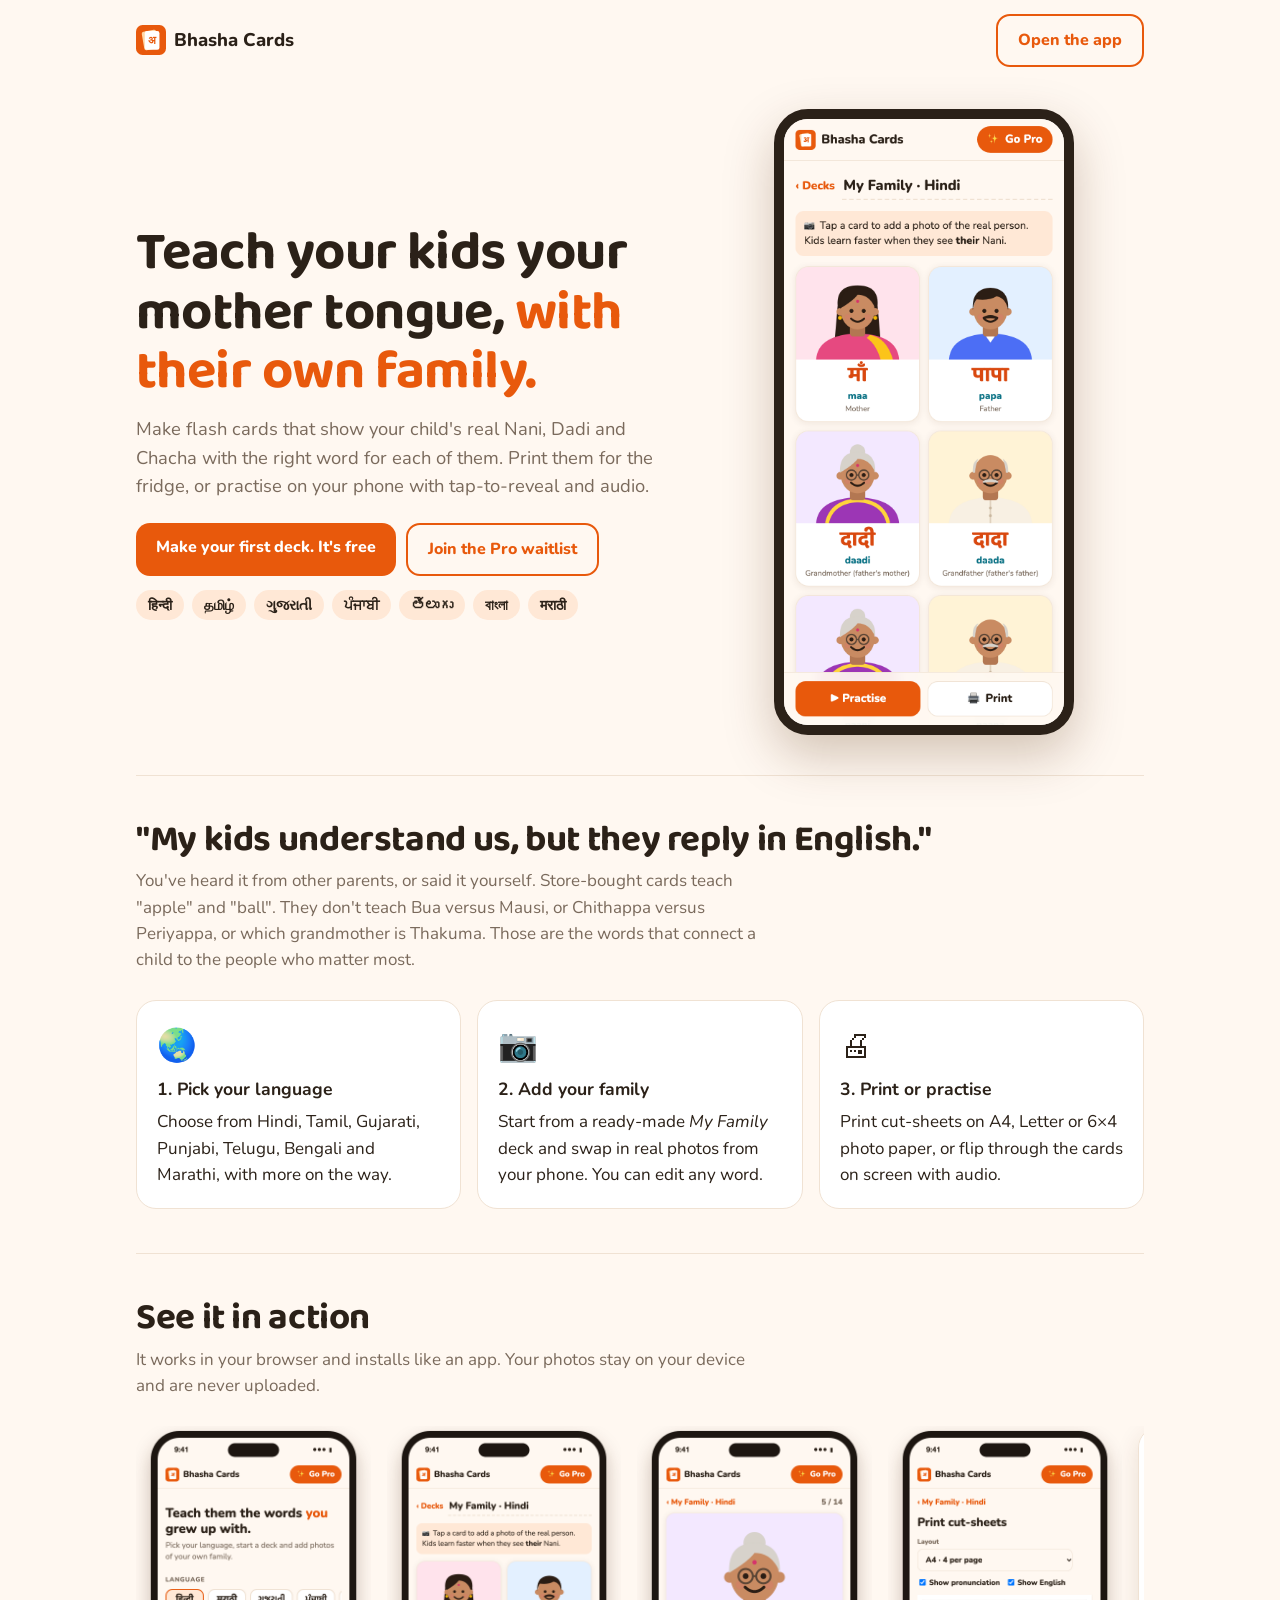
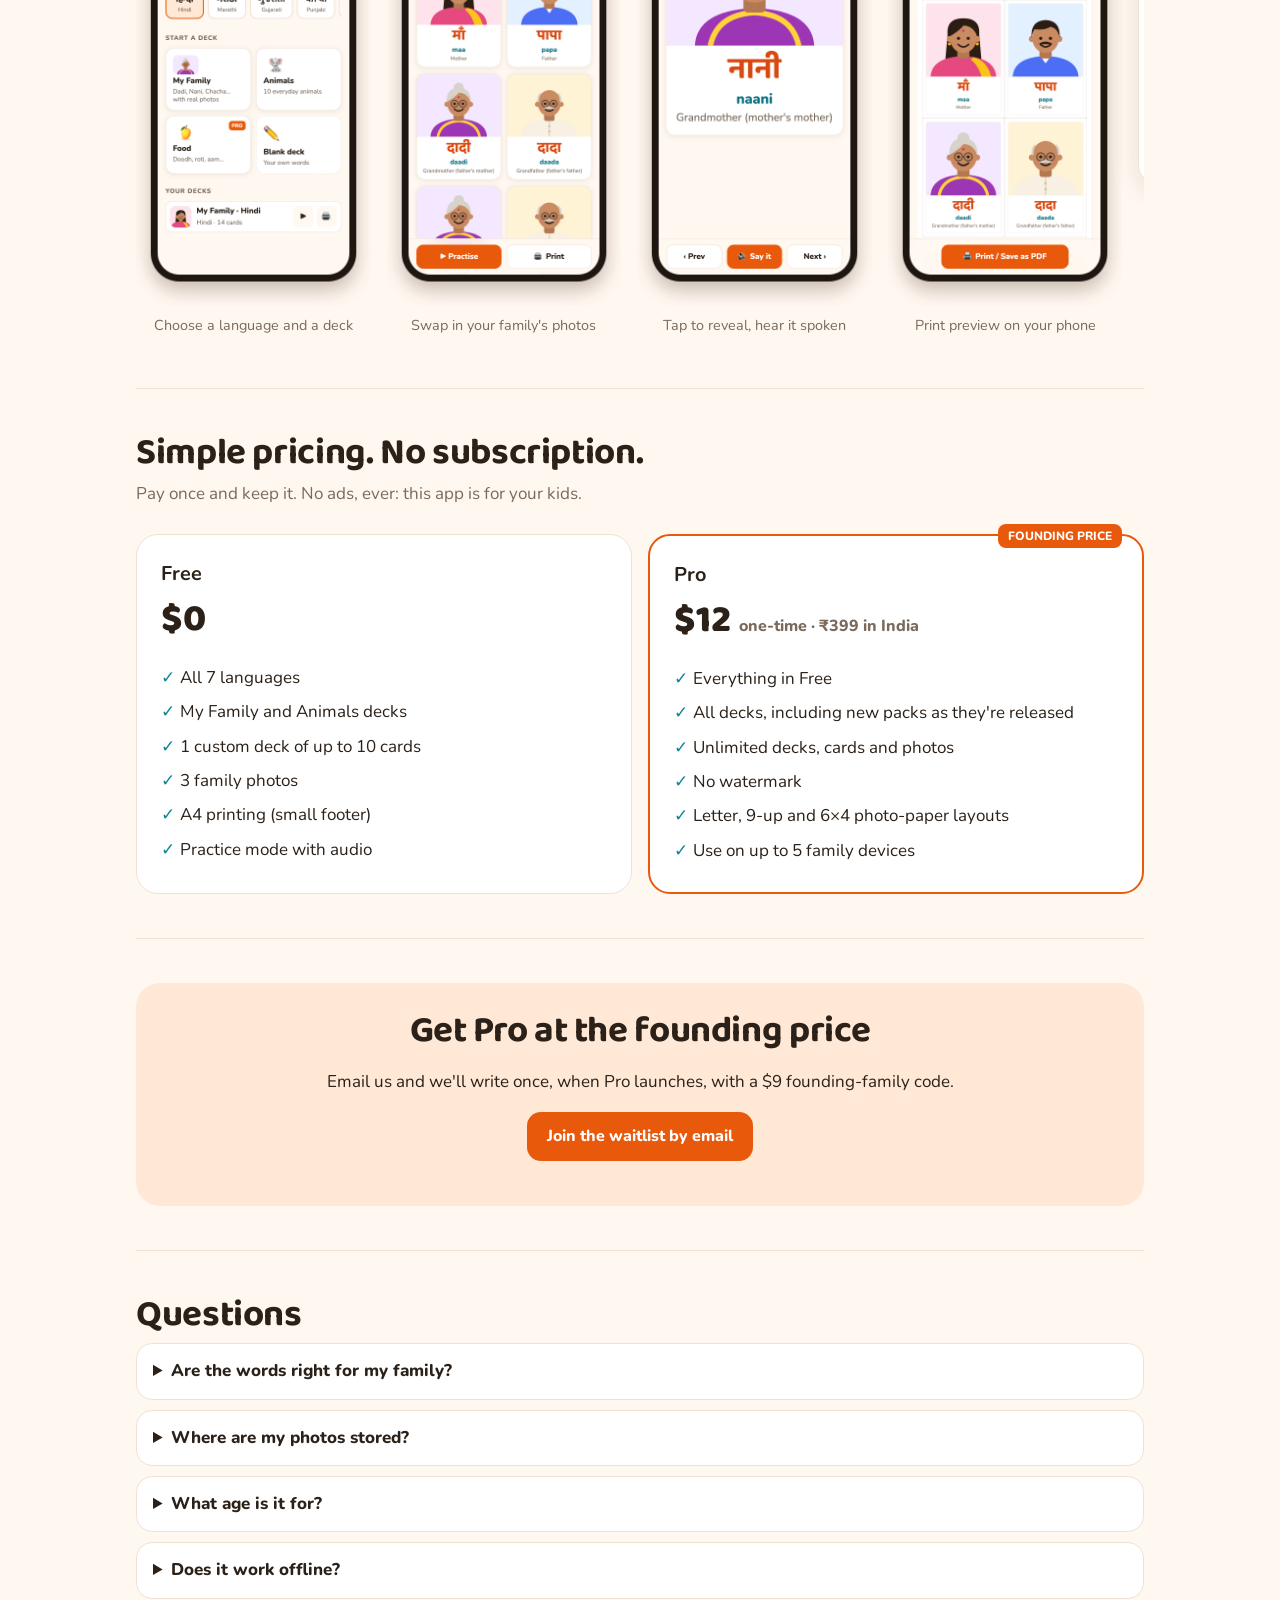
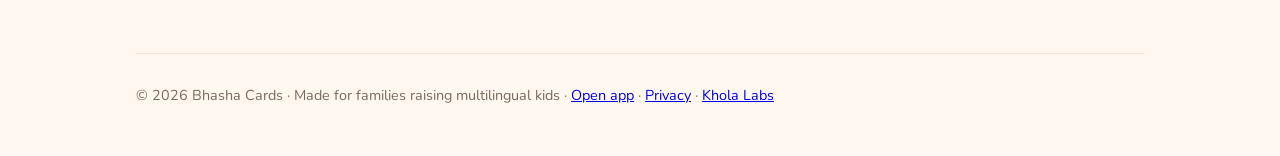
==== bhasha-cards/index.html @ bc4eb400 "Publish Bhasha Cards web app at /bhasha-cards/ Landing + offline PWA; Pro unlock stays off (demo key" ====
<!doctype html>
<html lang="en">
<head>
<meta charset="utf-8">
<meta name="viewport" content="width=device-width, initial-scale=1">
<title>Bhasha Cards</title>
<meta name="description" content="Printable flash cards in Hindi, Tamil, Gujarati, Punjabi, Telugu, Bengali and Marathi, made with photos of your own family. For parents raising kids abroad.">
<meta property="og:title" content="Bhasha Cards: teach your kids your mother tongue">
<meta property="og:description" content="Flash cards with your kids' real Nani, Dadi and Chacha. Print them or practise on your phone.">
<meta property="og:image" content="assets/screens/og.png">
<meta name="theme-color" content="#e8590c">
<link rel="icon" href="icons/icon.svg" type="image/svg+xml">
<link rel="manifest" href="manifest.webmanifest">
<link rel="preconnect" href="https://fonts.googleapis.com">
<link rel="preconnect" href="https://fonts.gstatic.com" crossorigin>
<link href="https://fonts.googleapis.com/css2?family=Baloo+2:wght@600;800&family=Nunito:wght@400;600;800&display=swap" rel="stylesheet">
<style>
:root{--bg:#fff8f1;--surface:#fff;--ink:#2b2118;--muted:#7a6a5c;--line:#f0e2d3;--brand:#e8590c;--soft:#ffe8d6;--accent:#0c8599}
@media (prefers-color-scheme: dark){:root:not([data-theme="light"]){--bg:#1c1712;--surface:#27201a;--ink:#f6ece2;--muted:#b9a897;--line:#3a2f26;--brand:#ff7a2e;--soft:#3d2615;--accent:#3bc9db}}
:root[data-theme="dark"]{--bg:#1c1712;--surface:#27201a;--ink:#f6ece2;--muted:#b9a897;--line:#3a2f26;--brand:#ff7a2e;--soft:#3d2615;--accent:#3bc9db}
*{box-sizing:border-box}html,body{margin:0}
body{background:var(--bg);color:var(--ink);font:17px/1.55 'Nunito',system-ui,sans-serif}
.wrap{max-width:1040px;margin:0 auto;padding:0 16px}
nav{display:flex;justify-content:space-between;align-items:center;padding:14px 0}
.brand{display:flex;gap:8px;align-items:center;font-weight:800;font-size:1.15rem;color:var(--ink);text-decoration:none}
.btn{display:inline-block;background:var(--brand);color:#fff;border-radius:14px;padding:12px 20px;font-weight:800;text-decoration:none;border:0;cursor:pointer;font-size:1rem}
.btn.ghost{background:transparent;color:var(--brand);border:2px solid var(--brand)}
h1,h2{font-family:'Baloo 2','Nunito',sans-serif;line-height:1.1;letter-spacing:-.01em}
.hero{display:grid;gap:28px;align-items:center;padding:28px 0 40px}
@media(min-width:820px){.hero{grid-template-columns:1.1fr .9fr}}
.hero h1{font-size:clamp(2.1rem,6vw,3.4rem);margin:0 0 12px}
.hero h1 em{font-style:normal;color:var(--brand)}
.hero p{font-size:1.15rem;color:var(--muted);margin:0 0 22px}
.cta{display:flex;gap:10px;flex-wrap:wrap}
.phone{justify-self:center;width:min(300px,80vw);border-radius:34px;border:10px solid #2b2118;overflow:hidden;box-shadow:0 20px 50px rgba(80,40,0,.25);background:#fff}
.phone img{display:block;width:100%}
.langs{display:flex;flex-wrap:wrap;gap:8px;margin:14px 0 0}
.langs span{background:var(--soft);border-radius:999px;padding:4px 12px;font-weight:700;font-size:.9rem}
section{padding:44px 0;border-top:1px solid var(--line)}
section h2{font-size:clamp(1.7rem,4vw,2.3rem);margin:0 0 8px}
.lead{color:var(--muted);max-width:640px;margin:0 0 26px}
.steps{display:grid;gap:16px}@media(min-width:720px){.steps{grid-template-columns:repeat(3,1fr)}}
.step{background:var(--surface);border:1px solid var(--line);border-radius:20px;padding:20px}
.step b{display:block;font-size:1.1rem;margin:6px 0}.step .n{font-size:2rem}
.shots{display:flex;gap:16px;overflow-x:auto;padding-bottom:8px;scroll-snap-type:x mandatory}
.shots figure{margin:0;flex:0 0 auto;scroll-snap-align:start}
.shots img{height:440px;max-height:70vh;border-radius:22px;border:1px solid var(--line);box-shadow:0 8px 24px rgba(80,40,0,.12);display:block}
.shots img.wide{height:360px}
.shots img.framed{height:480px;border:0;border-radius:0;box-shadow:none}
.shots figcaption{text-align:center;color:var(--muted);font-size:.9rem;margin-top:8px}
.prices{display:grid;gap:16px}@media(min-width:720px){.prices{grid-template-columns:1fr 1fr}}
.plan{background:var(--surface);border:1px solid var(--line);border-radius:22px;padding:24px}
.plan.pro{border:2px solid var(--brand);position:relative}
.plan .tag{position:absolute;top:-12px;right:20px;background:var(--brand);color:#fff;font-size:.75rem;font-weight:800;border-radius:8px;padding:3px 10px}
.plan h3{margin:0}.plan .amt{font-size:2.4rem;font-weight:800;font-family:'Baloo 2'}.plan .amt small{font-size:1rem;color:var(--muted);font-family:'Nunito'}
.plan ul{padding:0;list-style:none;margin:12px 0 0}.plan li{padding:4px 0}.plan li::before{content:"✓  ";color:var(--accent);font-weight:800}
.wait{background:var(--soft);border-radius:24px;padding:28px 20px;text-align:center}
.wait form{display:flex;gap:8px;max-width:460px;margin:16px auto 0;flex-wrap:wrap}
.wait input{flex:1 1 220px;border:1px solid var(--line);border-radius:14px;padding:12px 14px;font:inherit;background:var(--surface);color:var(--ink)}
.wait .ok{font-weight:800;color:var(--accent);min-height:1.5em;margin:10px 0 0}
details{background:var(--surface);border:1px solid var(--line);border-radius:16px;padding:14px 16px;margin:0 0 10px}
summary{font-weight:800;cursor:pointer}
footer{padding:30px 0 50px;color:var(--muted);font-size:.9rem;border-top:1px solid var(--line)}
</style>
</head>
<body>
<div class="wrap">
  <nav>
    <a class="brand" href="./"><img src="icons/icon.svg" width="30" height="30" alt=""> Bhasha Cards</a>
    <a class="btn ghost" href="app.html">Open the app</a>
  </nav>

  <header class="hero">
    <div>
      <h1>Teach your kids your mother tongue, <em>with their own family.</em></h1>
      <p>Make flash cards that show your child's real Nani, Dadi and Chacha with the right word for each of them. Print them for the fridge, or practise on your phone with tap-to-reveal and audio.</p>
      <div class="cta"><a class="btn" href="app.html">Make your first deck. It's free</a><a class="btn ghost" href="#waitlist">Join the Pro waitlist</a></div>
      <div class="langs"><span>हिन्दी</span><span>தமிழ்</span><span>ગુજરાતી</span><span>ਪੰਜਾਬੀ</span><span>తెలుగు</span><span>বাংলা</span><span>मराठी</span></div>
    </div>
    <div class="phone"><img src="assets/screens/deck.png" alt="A My Family deck in Hindi: illustrated cards for Maa, Papa, Dadi and Dada, ready for your own photos"></div>
  </header>

  <section>
    <h2>"My kids understand us, but they reply in English."</h2>
    <p class="lead">You've heard it from other parents, or said it yourself. Store-bought cards teach "apple" and "ball". They don't teach Bua versus Mausi, or Chithappa versus Periyappa, or which grandmother is Thakuma. Those are the words that connect a child to the people who matter most.</p>
    <div class="steps">
      <div class="step"><span class="n">🌏</span><b>1. Pick your language</b>Choose from Hindi, Tamil, Gujarati, Punjabi, Telugu, Bengali and Marathi, with more on the way.</div>
      <div class="step"><span class="n">📷</span><b>2. Add your family</b>Start from a ready-made <i>My Family</i> deck and swap in real photos from your phone. You can edit any word.</div>
      <div class="step"><span class="n">🖨</span><b>3. Print or practise</b>Print cut-sheets on A4, Letter or 6×4 photo paper, or flip through the cards on screen with audio.</div>
    </div>
  </section>

  <section>
    <h2>See it in action</h2>
    <p class="lead">It works in your browser and installs like an app. Your photos stay on your device and are never uploaded.</p>
    <div class="shots">
      <figure><img class="framed" src="assets/screens/home-phone.png" alt="Choose a language and a deck" loading="lazy"><figcaption>Choose a language and a deck</figcaption></figure>
      <figure><img class="framed" src="assets/screens/deck-phone.png" alt="Hindi My Family deck" loading="lazy"><figcaption>Swap in your family's photos</figcaption></figure>
      <figure><img class="framed" src="assets/screens/practice-phone.png" alt="Practice mode showing Naani" loading="lazy"><figcaption>Tap to reveal, hear it spoken</figcaption></figure>
      <figure><img class="framed" src="assets/screens/print-preview-phone.png" alt="Print preview" loading="lazy"><figcaption>Print preview on your phone</figcaption></figure>
      <figure><img class="wide" src="assets/screens/print.png" alt="Printable cut sheet" loading="lazy"><figcaption>Printable cut-sheets</figcaption></figure>
    </div>
  </section>

  <section id="pricing">
    <h2>Simple pricing. No subscription.</h2>
    <p class="lead">Pay once and keep it. No ads, ever: this app is for your kids.</p>
    <div class="prices">
      <div class="plan"><h3>Free</h3><div class="amt">$0</div>
        <ul><li>All 7 languages</li><li>My Family and Animals decks</li><li>1 custom deck of up to 10 cards</li><li>3 family photos</li><li>A4 printing (small footer)</li><li>Practice mode with audio</li></ul></div>
      <div class="plan pro"><span class="tag">FOUNDING PRICE</span><h3>Pro</h3><div class="amt">$12 <small>one-time · ₹399 in India</small></div>
        <ul><li>Everything in Free</li><li>All decks, including new packs as they're released</li><li>Unlimited decks, cards and photos</li><li>No watermark</li><li>Letter, 9-up and 6×4 photo-paper layouts</li><li>Use on up to 5 family devices</li></ul></div>
    </div>
  </section>

  <section id="waitlist">
    <div class="wait">
      <h2>Get Pro at the founding price</h2>
      <p>Email us and we'll write once, when Pro launches, with a $9 founding-family code.</p>
      <p><a class="btn" href="mailto:kholalabs.studio@gmail.com?subject=Bhasha%20Cards%20Pro%20waitlist&body=Please%20add%20me%20to%20the%20Pro%20waitlist.%20Our%20language(s)%3A%20">Join the waitlist by email</a></p>
    </div>
  </section>

  <section>
    <h2>Questions</h2>
    <details><summary>Are the words right for my family?</summary><p>Starter decks use the most common words, but every family is different. Some say Ammi, some Maa, some Mummy. Every card is fully editable.</p></details>
    <details><summary>Where are my photos stored?</summary><p>Only on your device, inside the browser's storage. Nothing is uploaded and there's no account to create.</p></details>
    <details><summary>What age is it for?</summary><p>Ages 1–7 for the picture cards. Older kids enjoy making their own decks.</p></details>
    <details><summary>Does it work offline?</summary><p>Yes. Once it's open, you can install it to your home screen and use it without internet.</p></details>
  </section>

  <footer>© 2026 Bhasha Cards · Made for families raising multilingual kids · <a href="app.html">Open app</a> · <a href="privacy.html">Privacy</a> · <a href="../">Khola Labs</a></footer>
</div>
</body>
</html>
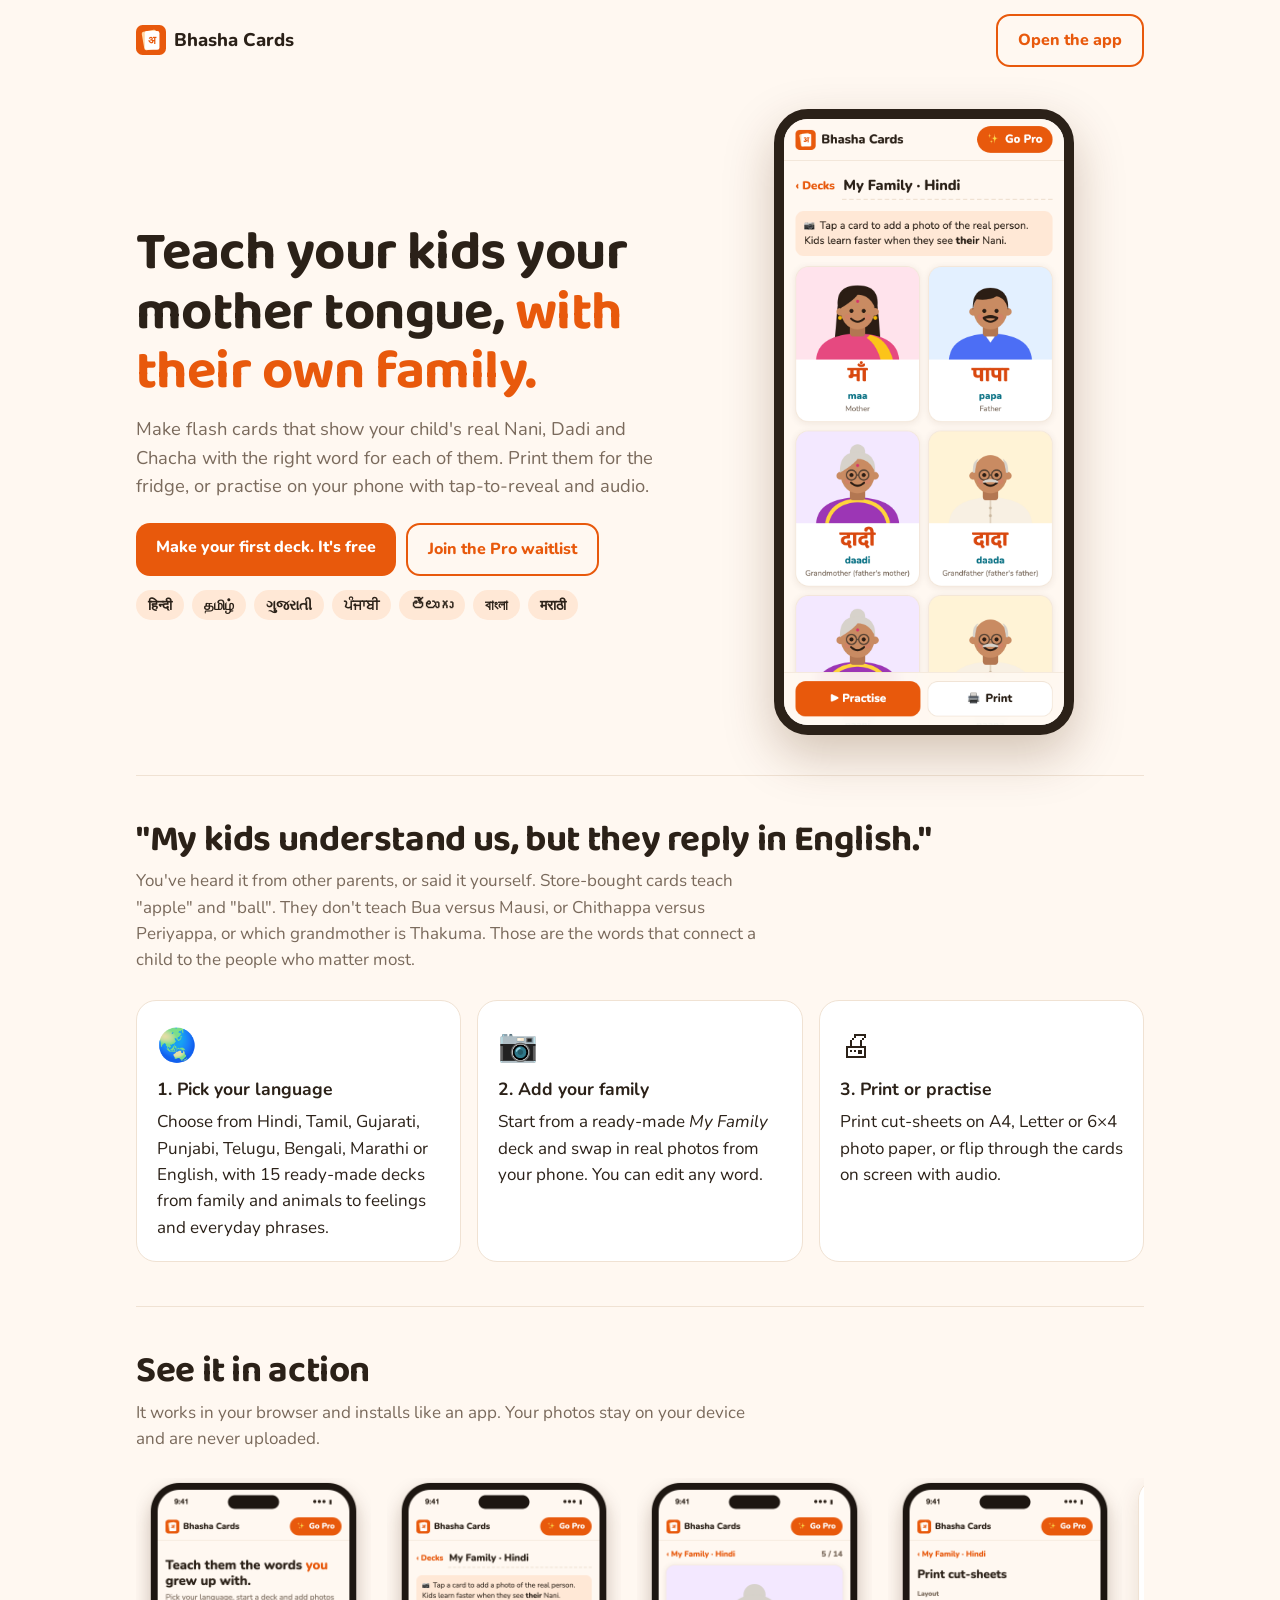
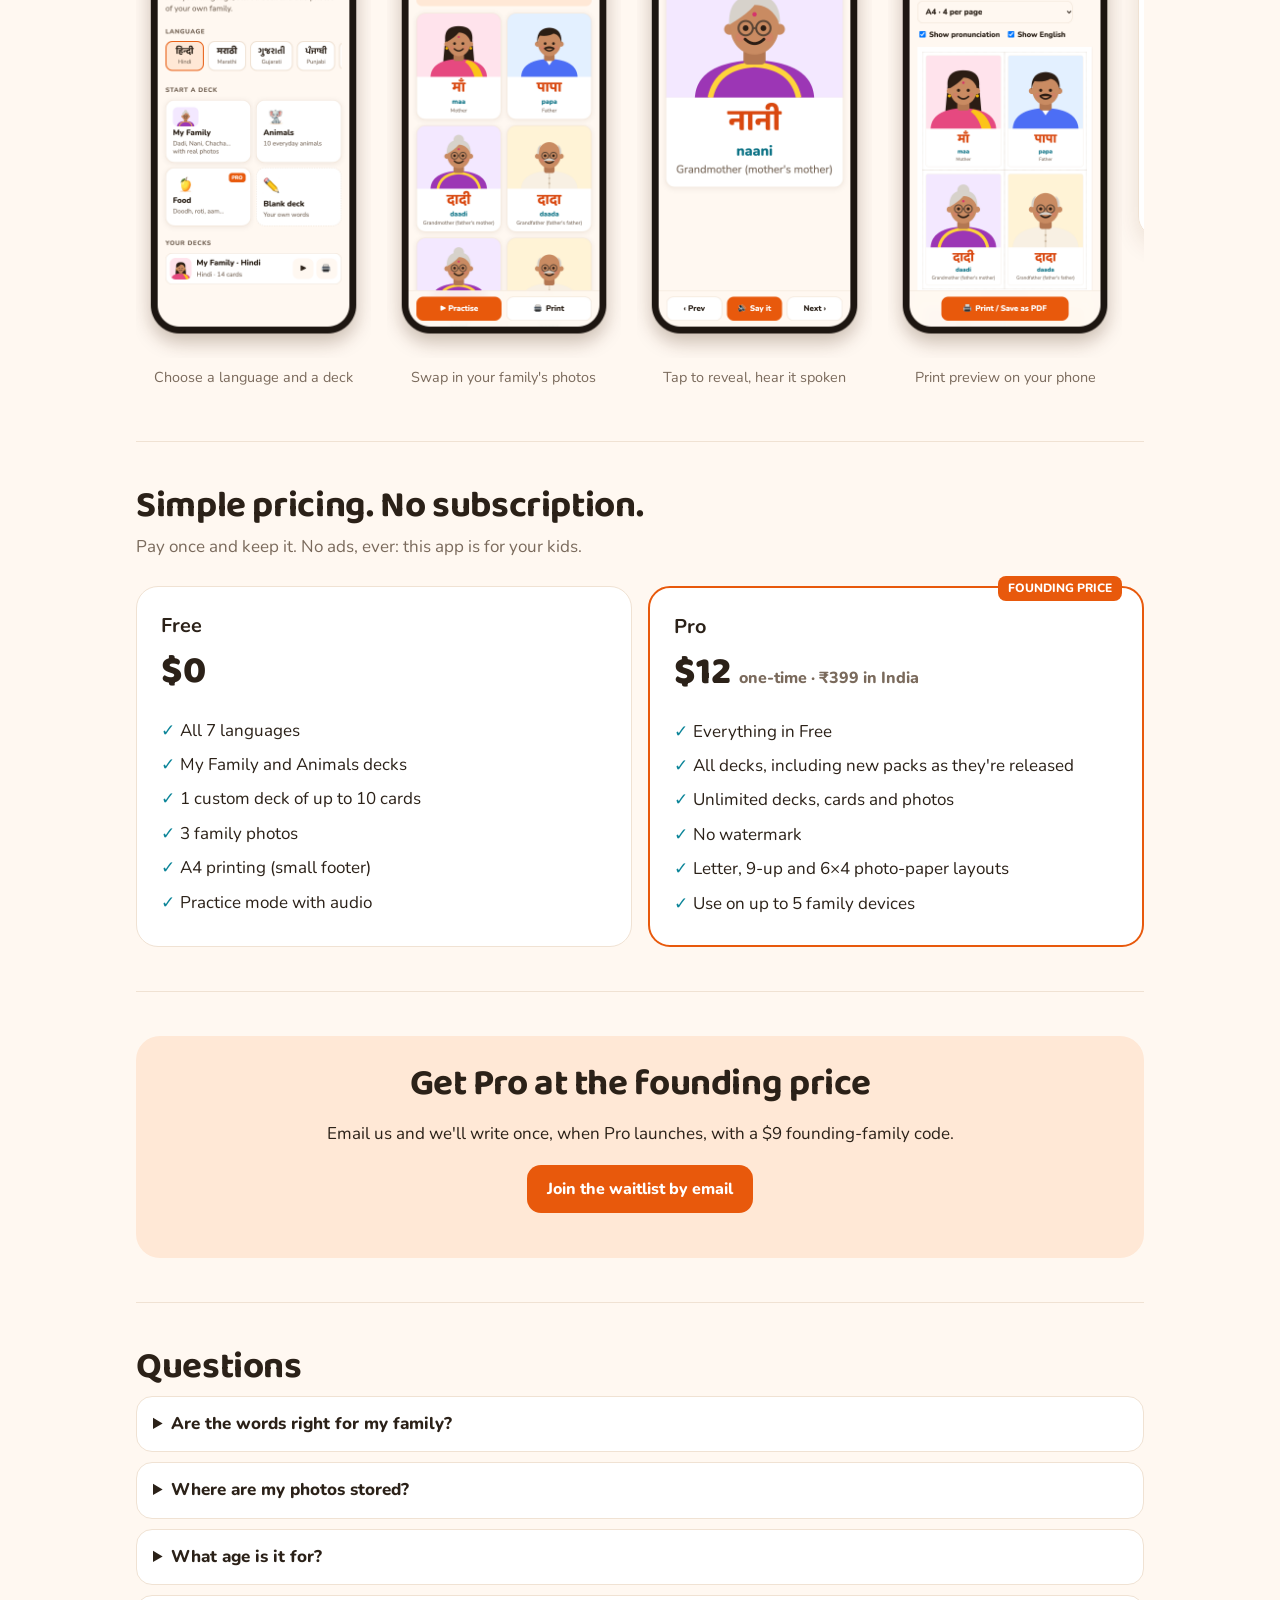
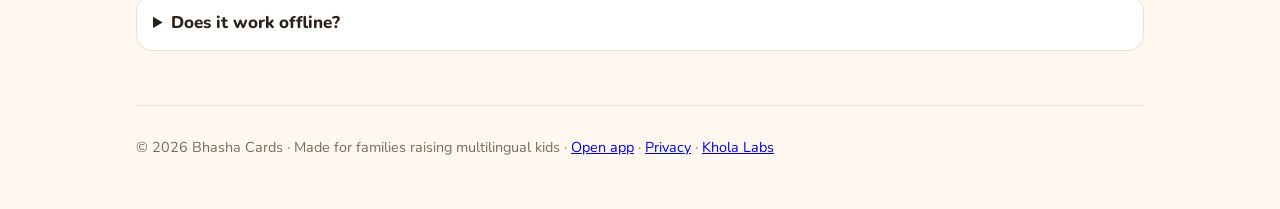
==== commit c7f502cc: "Bhasha Cards: English, 15 decks, illustrations for every card - English language option; 12 new deck" ====
--- a/bhasha-cards/index.html
+++ b/bhasha-cards/index.html
@@ -84,7 +84,7 @@
     <h2>"My kids understand us, but they reply in English."</h2>
     <p class="lead">You've heard it from other parents, or said it yourself. Store-bought cards teach "apple" and "ball". They don't teach Bua versus Mausi, or Chithappa versus Periyappa, or which grandmother is Thakuma. Those are the words that connect a child to the people who matter most.</p>
     <div class="steps">
-      <div class="step"><span class="n">🌏</span><b>1. Pick your language</b>Choose from Hindi, Tamil, Gujarati, Punjabi, Telugu, Bengali and Marathi, with more on the way.</div>
+      <div class="step"><span class="n">🌏</span><b>1. Pick your language</b>Choose from Hindi, Tamil, Gujarati, Punjabi, Telugu, Bengali, Marathi or English, with 15 ready-made decks from family and animals to feelings and everyday phrases.</div>
       <div class="step"><span class="n">📷</span><b>2. Add your family</b>Start from a ready-made <i>My Family</i> deck and swap in real photos from your phone. You can edit any word.</div>
       <div class="step"><span class="n">🖨</span><b>3. Print or practise</b>Print cut-sheets on A4, Letter or 6×4 photo paper, or flip through the cards on screen with audio.</div>
     </div>
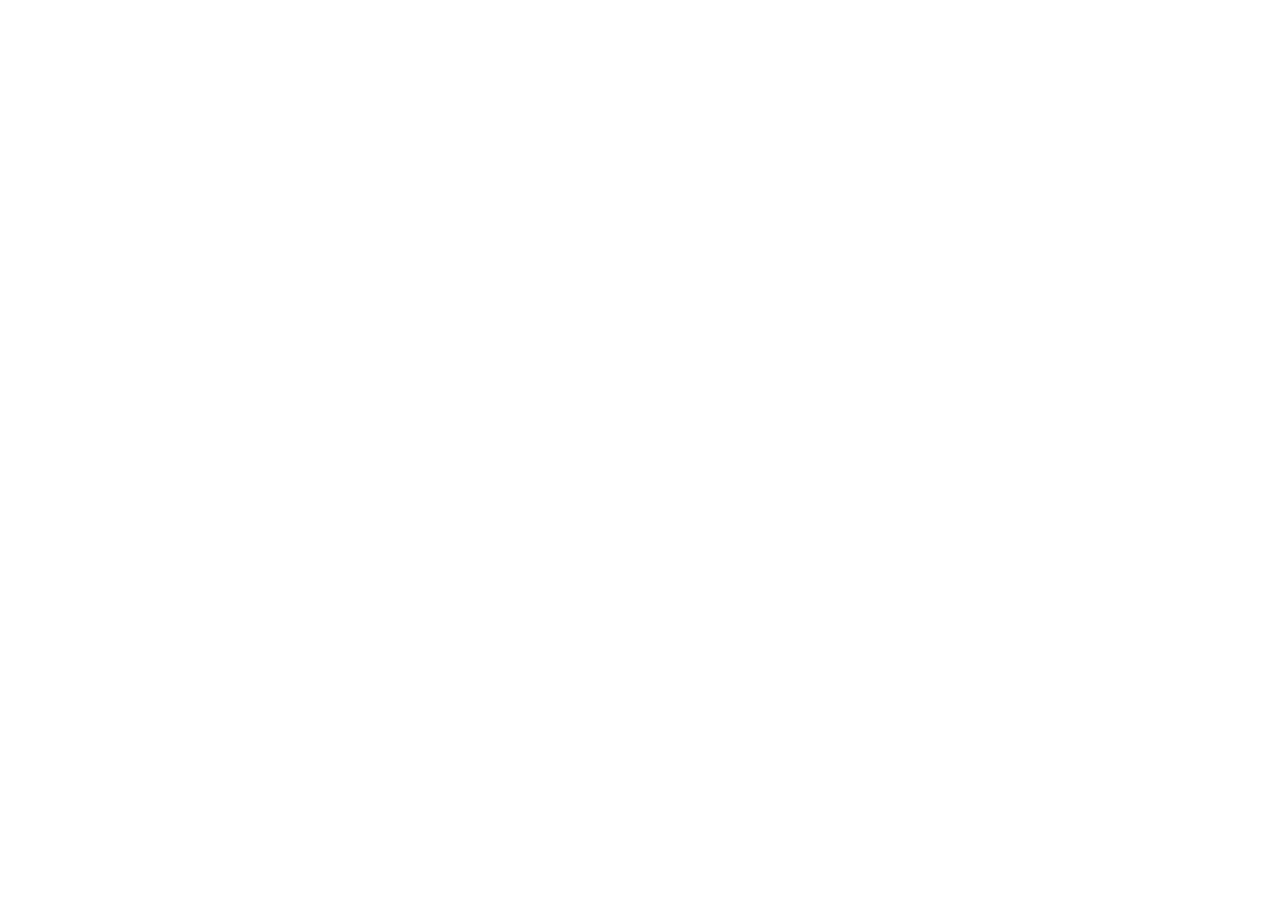
==== commit f8075f9d: "Site moved to https://khola-labs.github.io/kholalabs/ — redirect old pages, keep privacy policies, r" ====
--- a/bhasha-cards/index.html
+++ b/bhasha-cards/index.html
@@ -1,135 +1,5 @@
-<!doctype html>
-<html lang="en">
-<head>
-<meta charset="utf-8">
-<meta name="viewport" content="width=device-width, initial-scale=1">
-<title>Bhasha Cards</title>
-<meta name="description" content="Printable flash cards in Hindi, Tamil, Gujarati, Punjabi, Telugu, Bengali and Marathi, made with photos of your own family. For parents raising kids abroad.">
-<meta property="og:title" content="Bhasha Cards: teach your kids your mother tongue">
-<meta property="og:description" content="Flash cards with your kids' real Nani, Dadi and Chacha. Print them or practise on your phone.">
-<meta property="og:image" content="assets/screens/og.png">
-<meta name="theme-color" content="#e8590c">
-<link rel="icon" href="icons/icon.svg" type="image/svg+xml">
-<link rel="manifest" href="manifest.webmanifest">
-<link rel="preconnect" href="https://fonts.googleapis.com">
-<link rel="preconnect" href="https://fonts.gstatic.com" crossorigin>
-<link href="https://fonts.googleapis.com/css2?family=Baloo+2:wght@600;800&family=Nunito:wght@400;600;800&display=swap" rel="stylesheet">
-<style>
-:root{--bg:#fff8f1;--surface:#fff;--ink:#2b2118;--muted:#7a6a5c;--line:#f0e2d3;--brand:#e8590c;--soft:#ffe8d6;--accent:#0c8599}
-@media (prefers-color-scheme: dark){:root:not([data-theme="light"]){--bg:#1c1712;--surface:#27201a;--ink:#f6ece2;--muted:#b9a897;--line:#3a2f26;--brand:#ff7a2e;--soft:#3d2615;--accent:#3bc9db}}
-:root[data-theme="dark"]{--bg:#1c1712;--surface:#27201a;--ink:#f6ece2;--muted:#b9a897;--line:#3a2f26;--brand:#ff7a2e;--soft:#3d2615;--accent:#3bc9db}
-*{box-sizing:border-box}html,body{margin:0}
-body{background:var(--bg);color:var(--ink);font:17px/1.55 'Nunito',system-ui,sans-serif}
-.wrap{max-width:1040px;margin:0 auto;padding:0 16px}
-nav{display:flex;justify-content:space-between;align-items:center;padding:14px 0}
-.brand{display:flex;gap:8px;align-items:center;font-weight:800;font-size:1.15rem;color:var(--ink);text-decoration:none}
-.btn{display:inline-block;background:var(--brand);color:#fff;border-radius:14px;padding:12px 20px;font-weight:800;text-decoration:none;border:0;cursor:pointer;font-size:1rem}
-.btn.ghost{background:transparent;color:var(--brand);border:2px solid var(--brand)}
-h1,h2{font-family:'Baloo 2','Nunito',sans-serif;line-height:1.1;letter-spacing:-.01em}
-.hero{display:grid;gap:28px;align-items:center;padding:28px 0 40px}
-@media(min-width:820px){.hero{grid-template-columns:1.1fr .9fr}}
-.hero h1{font-size:clamp(2.1rem,6vw,3.4rem);margin:0 0 12px}
-.hero h1 em{font-style:normal;color:var(--brand)}
-.hero p{font-size:1.15rem;color:var(--muted);margin:0 0 22px}
-.cta{display:flex;gap:10px;flex-wrap:wrap}
-.phone{justify-self:center;width:min(300px,80vw);border-radius:34px;border:10px solid #2b2118;overflow:hidden;box-shadow:0 20px 50px rgba(80,40,0,.25);background:#fff}
-.phone img{display:block;width:100%}
-.langs{display:flex;flex-wrap:wrap;gap:8px;margin:14px 0 0}
-.langs span{background:var(--soft);border-radius:999px;padding:4px 12px;font-weight:700;font-size:.9rem}
-section{padding:44px 0;border-top:1px solid var(--line)}
-section h2{font-size:clamp(1.7rem,4vw,2.3rem);margin:0 0 8px}
-.lead{color:var(--muted);max-width:640px;margin:0 0 26px}
-.steps{display:grid;gap:16px}@media(min-width:720px){.steps{grid-template-columns:repeat(3,1fr)}}
-.step{background:var(--surface);border:1px solid var(--line);border-radius:20px;padding:20px}
-.step b{display:block;font-size:1.1rem;margin:6px 0}.step .n{font-size:2rem}
-.shots{display:flex;gap:16px;overflow-x:auto;padding-bottom:8px;scroll-snap-type:x mandatory}
-.shots figure{margin:0;flex:0 0 auto;scroll-snap-align:start}
-.shots img{height:440px;max-height:70vh;border-radius:22px;border:1px solid var(--line);box-shadow:0 8px 24px rgba(80,40,0,.12);display:block}
-.shots img.wide{height:360px}
-.shots img.framed{height:480px;border:0;border-radius:0;box-shadow:none}
-.shots figcaption{text-align:center;color:var(--muted);font-size:.9rem;margin-top:8px}
-.prices{display:grid;gap:16px}@media(min-width:720px){.prices{grid-template-columns:1fr 1fr}}
-.plan{background:var(--surface);border:1px solid var(--line);border-radius:22px;padding:24px}
-.plan.pro{border:2px solid var(--brand);position:relative}
-.plan .tag{position:absolute;top:-12px;right:20px;background:var(--brand);color:#fff;font-size:.75rem;font-weight:800;border-radius:8px;padding:3px 10px}
-.plan h3{margin:0}.plan .amt{font-size:2.4rem;font-weight:800;font-family:'Baloo 2'}.plan .amt small{font-size:1rem;color:var(--muted);font-family:'Nunito'}
-.plan ul{padding:0;list-style:none;margin:12px 0 0}.plan li{padding:4px 0}.plan li::before{content:"✓  ";color:var(--accent);font-weight:800}
-.wait{background:var(--soft);border-radius:24px;padding:28px 20px;text-align:center}
-.wait form{display:flex;gap:8px;max-width:460px;margin:16px auto 0;flex-wrap:wrap}
-.wait input{flex:1 1 220px;border:1px solid var(--line);border-radius:14px;padding:12px 14px;font:inherit;background:var(--surface);color:var(--ink)}
-.wait .ok{font-weight:800;color:var(--accent);min-height:1.5em;margin:10px 0 0}
-details{background:var(--surface);border:1px solid var(--line);border-radius:16px;padding:14px 16px;margin:0 0 10px}
-summary{font-weight:800;cursor:pointer}
-footer{padding:30px 0 50px;color:var(--muted);font-size:.9rem;border-top:1px solid var(--line)}
-</style>
-</head>
-<body>
-<div class="wrap">
-  <nav>
-    <a class="brand" href="./"><img src="icons/icon.svg" width="30" height="30" alt=""> Bhasha Cards</a>
-    <a class="btn ghost" href="app.html">Open the app</a>
-  </nav>
-
-  <header class="hero">
-    <div>
-      <h1>Teach your kids your mother tongue, <em>with their own family.</em></h1>
-      <p>Make flash cards that show your child's real Nani, Dadi and Chacha with the right word for each of them. Print them for the fridge, or practise on your phone with tap-to-reveal and audio.</p>
-      <div class="cta"><a class="btn" href="app.html">Make your first deck. It's free</a><a class="btn ghost" href="#waitlist">Join the Pro waitlist</a></div>
-      <div class="langs"><span>हिन्दी</span><span>தமிழ்</span><span>ગુજરાતી</span><span>ਪੰਜਾਬੀ</span><span>తెలుగు</span><span>বাংলা</span><span>मराठी</span></div>
-    </div>
-    <div class="phone"><img src="assets/screens/deck.png" alt="A My Family deck in Hindi: illustrated cards for Maa, Papa, Dadi and Dada, ready for your own photos"></div>
-  </header>
-
-  <section>
-    <h2>"My kids understand us, but they reply in English."</h2>
-    <p class="lead">You've heard it from other parents, or said it yourself. Store-bought cards teach "apple" and "ball". They don't teach Bua versus Mausi, or Chithappa versus Periyappa, or which grandmother is Thakuma. Those are the words that connect a child to the people who matter most.</p>
-    <div class="steps">
-      <div class="step"><span class="n">🌏</span><b>1. Pick your language</b>Choose from Hindi, Tamil, Gujarati, Punjabi, Telugu, Bengali, Marathi or English, with 15 ready-made decks from family and animals to feelings and everyday phrases.</div>
-      <div class="step"><span class="n">📷</span><b>2. Add your family</b>Start from a ready-made <i>My Family</i> deck and swap in real photos from your phone. You can edit any word.</div>
-      <div class="step"><span class="n">🖨</span><b>3. Print or practise</b>Print cut-sheets on A4, Letter or 6×4 photo paper, or flip through the cards on screen with audio.</div>
-    </div>
-  </section>
-
-  <section>
-    <h2>See it in action</h2>
-    <p class="lead">It works in your browser and installs like an app. Your photos stay on your device and are never uploaded.</p>
-    <div class="shots">
-      <figure><img class="framed" src="assets/screens/home-phone.png" alt="Choose a language and a deck" loading="lazy"><figcaption>Choose a language and a deck</figcaption></figure>
-      <figure><img class="framed" src="assets/screens/deck-phone.png" alt="Hindi My Family deck" loading="lazy"><figcaption>Swap in your family's photos</figcaption></figure>
-      <figure><img class="framed" src="assets/screens/practice-phone.png" alt="Practice mode showing Naani" loading="lazy"><figcaption>Tap to reveal, hear it spoken</figcaption></figure>
-      <figure><img class="framed" src="assets/screens/print-preview-phone.png" alt="Print preview" loading="lazy"><figcaption>Print preview on your phone</figcaption></figure>
-      <figure><img class="wide" src="assets/screens/print.png" alt="Printable cut sheet" loading="lazy"><figcaption>Printable cut-sheets</figcaption></figure>
-    </div>
-  </section>
-
-  <section id="pricing">
-    <h2>Simple pricing. No subscription.</h2>
-    <p class="lead">Pay once and keep it. No ads, ever: this app is for your kids.</p>
-    <div class="prices">
-      <div class="plan"><h3>Free</h3><div class="amt">$0</div>
-        <ul><li>All 7 languages</li><li>My Family and Animals decks</li><li>1 custom deck of up to 10 cards</li><li>3 family photos</li><li>A4 printing (small footer)</li><li>Practice mode with audio</li></ul></div>
-      <div class="plan pro"><span class="tag">FOUNDING PRICE</span><h3>Pro</h3><div class="amt">$12 <small>one-time · ₹399 in India</small></div>
-        <ul><li>Everything in Free</li><li>All decks, including new packs as they're released</li><li>Unlimited decks, cards and photos</li><li>No watermark</li><li>Letter, 9-up and 6×4 photo-paper layouts</li><li>Use on up to 5 family devices</li></ul></div>
-    </div>
-  </section>
-
-  <section id="waitlist">
-    <div class="wait">
-      <h2>Get Pro at the founding price</h2>
-      <p>Email us and we'll write once, when Pro launches, with a $9 founding-family code.</p>
-      <p><a class="btn" href="mailto:kholalabs.studio@gmail.com?subject=Bhasha%20Cards%20Pro%20waitlist&body=Please%20add%20me%20to%20the%20Pro%20waitlist.%20Our%20language(s)%3A%20">Join the waitlist by email</a></p>
-    </div>
-  </section>
-
-  <section>
-    <h2>Questions</h2>
-    <details><summary>Are the words right for my family?</summary><p>Starter decks use the most common words, but every family is different. Some say Ammi, some Maa, some Mummy. Every card is fully editable.</p></details>
-    <details><summary>Where are my photos stored?</summary><p>Only on your device, inside the browser's storage. Nothing is uploaded and there's no account to create.</p></details>
-    <details><summary>What age is it for?</summary><p>Ages 1–7 for the picture cards. Older kids enjoy making their own decks.</p></details>
-    <details><summary>Does it work offline?</summary><p>Yes. Once it's open, you can install it to your home screen and use it without internet.</p></details>
-  </section>
-
-  <footer>© 2026 Bhasha Cards · Made for families raising multilingual kids · <a href="app.html">Open app</a> · <a href="privacy.html">Privacy</a> · <a href="../">Khola Labs</a></footer>
-</div>
-</body>
-</html>
+<!doctype html><html lang="en"><head><meta charset="utf-8"><meta name="viewport" content="width=device-width,initial-scale=1">
+<title>Khola Labs has moved</title><link rel="canonical" href="https://khola-labs.github.io/kholalabs/bhasha-cards/"><meta http-equiv="refresh" content="0; url=https://khola-labs.github.io/kholalabs/bhasha-cards/">
+<script>location.replace("https://khola-labs.github.io/kholalabs/bhasha-cards/"+location.search+location.hash)</script>
+<style>body{font-family:system-ui,sans-serif;background:#fff;color:#111;max-width:36rem;margin:15vh auto;padding:0 16px}a{color:#0a58ca}@media (prefers-color-scheme:dark){body{background:#111;color:#eee}a{color:#7ab7ff}}</style></head>
+<body><p>This page has moved to <a href="https://khola-labs.github.io/kholalabs/bhasha-cards/">https://khola-labs.github.io/kholalabs/bhasha-cards/</a>.</p></body></html>
